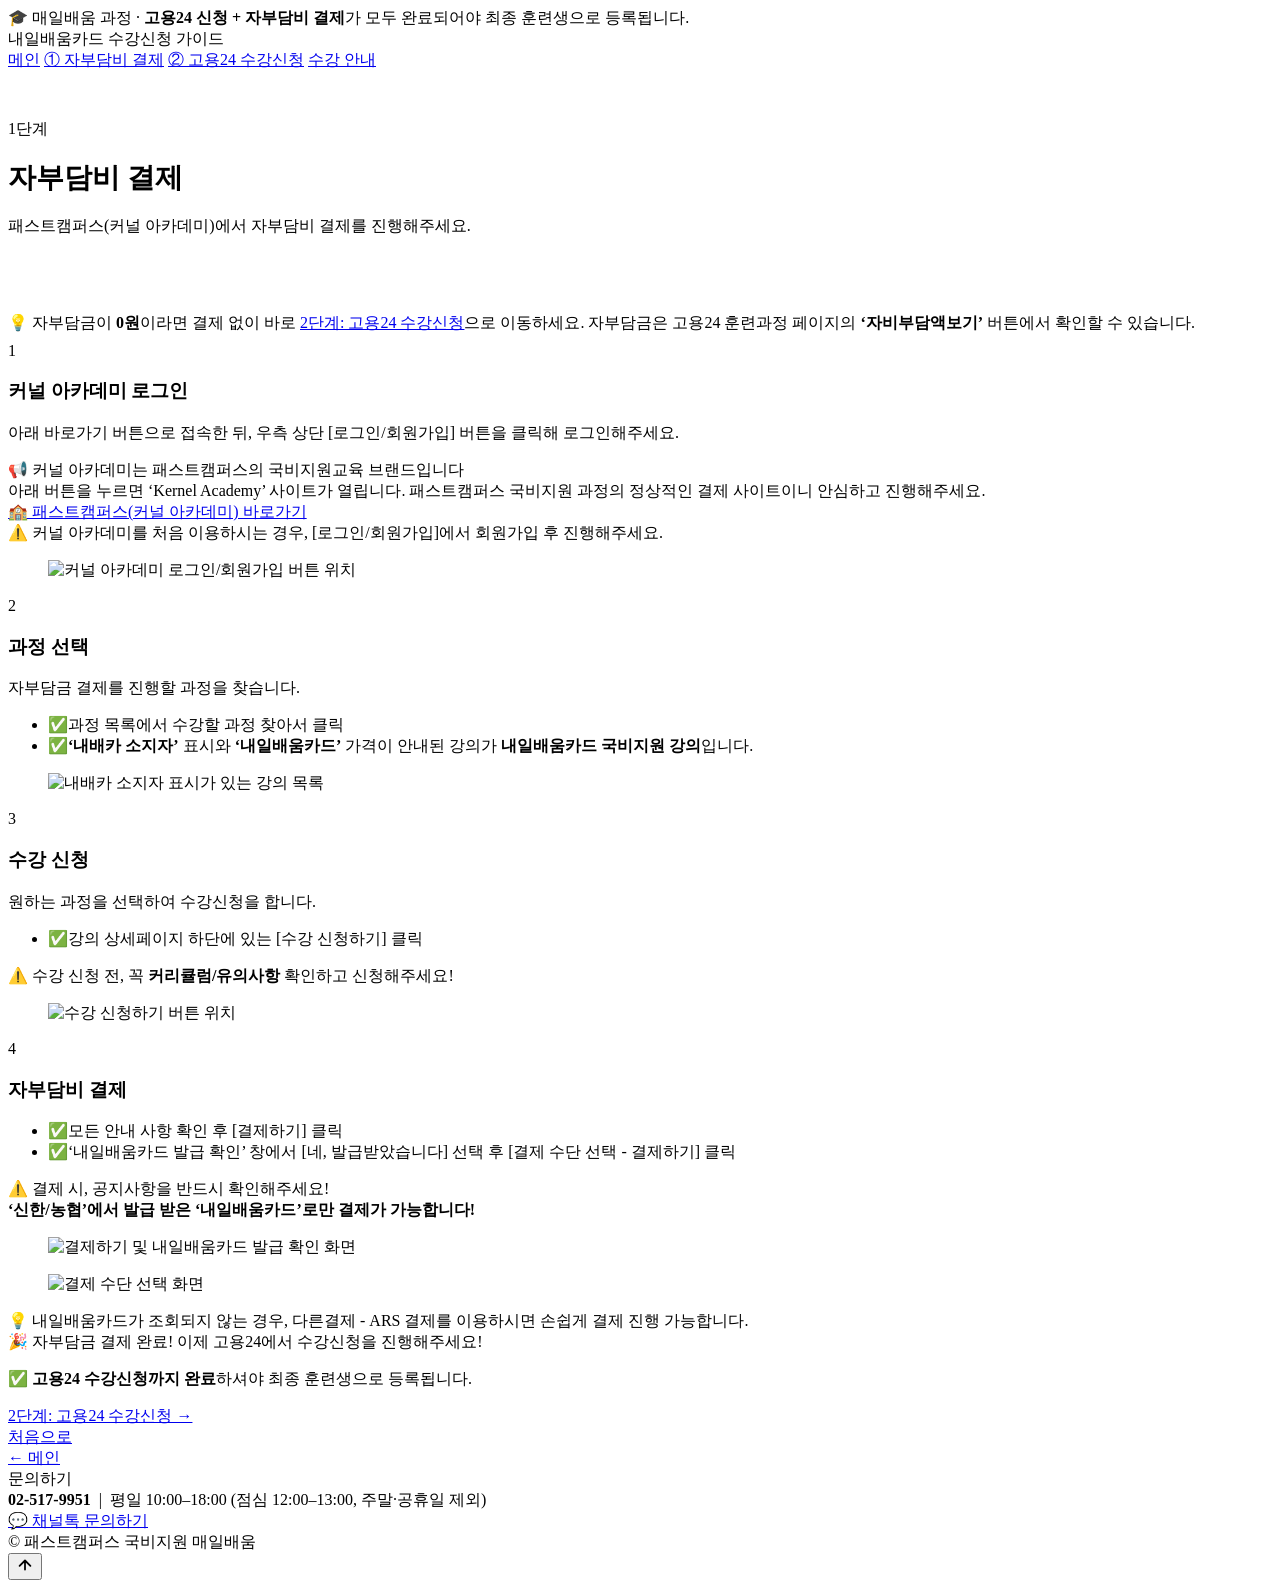
==== payment.html @ 5b26eb0d "Add files via upload" ====
<!DOCTYPE html>
<html lang="ko">
<head>
<meta charset="UTF-8">
<meta name="viewport" content="width=device-width, initial-scale=1.0">
<title>자부담비 결제 | 내일배움카드 수강신청 가이드</title>
<link rel="stylesheet" href="https://cdn.jsdelivr.net/gh/orioncactus/pretendard@v1.3.9/dist/web/static/pretendard.css">
<link rel="stylesheet" href="assets/style.css">
</head>
<body>

<div class="topbar">🎓 매일배움 과정 &middot; <strong>고용24 신청 + 자부담비 결제</strong>가 모두 완료되어야 최종 훈련생으로 등록됩니다.</div>

<nav class="stepnav">
  <div class="stepnav-inner">
    <div class="stepnav-brand">내일배움카드 <span>수강신청 가이드</span></div>
    <a href="index.html" class="step-link" data-page="index">메인</a>
    <a href="payment.html" class="step-link" data-page="payment">① 자부담비 결제</a>
    <a href="employ24.html" class="step-link" data-page="employ24">② 고용24 수강신청</a>
    <a href="guide.html" class="step-link" data-page="guide">수강 안내</a>
  </div>
</nav>

<header class="hero" style="padding: 48px 0 36px;">
  <div class="container">
    <span class="hero-eyebrow">1단계</span>
    <h1 style="font-size:28px;">자부담비 결제</h1>
    <p class="lead">패스트캠퍼스(커널 아카데미)에서 자부담비 결제를 진행해주세요.</p>
  </div>
</header>

<section class="section payment" id="payment" style="padding-top: 24px;">
  <div class="container">

    <div class="tip-box" style="margin-bottom: 8px;">
      <span class="icon">💡</span>
      <span>자부담금이 <b>0원</b>이라면 결제 없이 바로 <a href="employ24.html">2단계: 고용24 수강신청</a>으로 이동하세요. 자부담금은 고용24 훈련과정 페이지의 <b>‘자비부담액보기’</b> 버튼에서 확인할 수 있습니다.</span>
    </div>

    <div class="step-block">
      <div class="step-marker">1</div>
      <div class="step-body">
        <h3>커널 아카데미 로그인</h3>
        <p class="desc">아래 바로가기 버튼으로 접속한 뒤, 우측 상단 [로그인/회원가입] 버튼을 클릭해 로그인해주세요.</p>
        <div class="kernel-notice">
          <div class="k-title">📢 커널 아카데미는 패스트캠퍼스의 국비지원교육 브랜드입니다</div>
          <div class="k-sub">아래 버튼을 누르면 ‘Kernel Academy’ 사이트가 열립니다. 패스트캠퍼스 국비지원 과정의 정상적인 결제 사이트이니 안심하고 진행해주세요.</div>
        </div>
        <a class="btn btn-primary" href="https://kernel.fastcampus.co.kr/kdt_bridge_online" target="_blank" rel="noopener">🏫 패스트캠퍼스(커널 아카데미) 바로가기</a>
        <div class="warn-box">
          <span class="icon">⚠️</span>
          <span>커널 아카데미를 처음 이용하시는 경우, [로그인/회원가입]에서 회원가입 후 진행해주세요.</span>
        </div>
        <div class="shots single">
          <figure><img src="images/payment_kernel_01.png" alt="커널 아카데미 로그인/회원가입 버튼 위치"></figure>
        </div>
      </div>
    </div>

    <div class="step-block">
      <div class="step-marker">2</div>
      <div class="step-body">
        <h3>과정 선택</h3>
        <p class="desc">자부담금 결제를 진행할 과정을 찾습니다.</p>
        <ul class="checklist">
          <li><span class="mark">✅</span>과정 목록에서 수강할 과정 찾아서 클릭</li>
          <li><span class="mark">✅</span><span><b>‘내배카 소지자’</b> 표시와 <b>‘내일배움카드’</b> 가격이 안내된 강의가 <b>내일배움카드 국비지원 강의</b>입니다.</span></li>
        </ul>
        <div class="shots single">
          <figure><img src="images/payment_kernel_02.png" alt="내배카 소지자 표시가 있는 강의 목록"></figure>
        </div>
      </div>
    </div>

    <div class="step-block">
      <div class="step-marker">3</div>
      <div class="step-body">
        <h3>수강 신청</h3>
        <p class="desc">원하는 과정을 선택하여 수강신청을 합니다.</p>
        <ul class="checklist">
          <li><span class="mark">✅</span>강의 상세페이지 하단에 있는 [수강 신청하기] 클릭</li>
        </ul>
        <div class="warn-box">
          <span class="icon">⚠️</span>
          <span>수강 신청 전, 꼭 <b>커리큘럼/유의사항</b> 확인하고 신청해주세요!</span>
        </div>
        <div class="shots single">
          <figure><img src="images/payment_kernel_03.png" alt="수강 신청하기 버튼 위치"></figure>
        </div>
      </div>
    </div>

    <div class="step-block">
      <div class="step-marker">4</div>
      <div class="step-body">
        <h3>자부담비 결제</h3>
        <ul class="checklist">
          <li><span class="mark">✅</span>모든 안내 사항 확인 후 [결제하기] 클릭</li>
          <li><span class="mark">✅</span>‘내일배움카드 발급 확인’ 창에서 [네, 발급받았습니다] 선택 후 [결제 수단 선택 - 결제하기] 클릭</li>
        </ul>
        <div class="warn-box">
          <span class="icon">⚠️</span>
          <span>결제 시, 공지사항을 반드시 확인해주세요!<br><b>‘신한/농협’에서 발급 받은 ‘내일배움카드’로만 결제가 가능합니다!</b></span>
        </div>
        <div class="shots">
          <figure><img src="images/payment_kernel_04.png" alt="결제하기 및 내일배움카드 발급 확인 화면"></figure>
          <figure><img src="images/payment_04.png" alt="결제 수단 선택 화면"></figure>
        </div>
        <div class="tip-box" style="margin-top:16px;">
          <span class="icon">💡</span>
          <span>내일배움카드가 조회되지 않는 경우, 다른결제 - ARS 결제를 이용하시면 손쉽게 결제 진행 가능합니다.</span>
        </div>
      </div>
    </div>

    <div class="celebrate-box">
      <div class="headline">🎉 자부담금 결제 완료! 이제 고용24에서 수강신청을 진행해주세요!</div>
      <p>✅ <b>고용24 수강신청까지 완료</b>하셔야 최종 훈련생으로 등록됩니다.</p>
      <a class="btn btn-secondary" href="employ24.html">2단계: 고용24 수강신청 →</a>
    </div>

    <div class="page-nav single">
      <a class="prev" href="index.html">
        <div class="label">처음으로</div>
        <div class="title">← 메인</div>
      </a>
    </div>
  </div>
</section>

<footer>
  <div class="container">
    <div class="foot-title">문의하기</div>
    <div class="foot-contact"><b>02-517-9951</b> &nbsp;|&nbsp; 평일 10:00–18:00 (점심 12:00–13:00, 주말·공휴일 제외)</div>
    <a class="btn-channel" href="https://d958z.channel.io/home" target="_blank" rel="noopener">💬 채널톡 문의하기</a>
    <div class="copyright">© 패스트캠퍼스 국비지원 매일배움</div>
  </div>
</footer>

<button class="to-top" aria-label="맨 위로">
  <svg width="18" height="18" viewBox="0 0 20 20" fill="none"><path d="M10 15V5M10 5L4 11M10 5L16 11" stroke="currentColor" stroke-width="2" stroke-linecap="round" stroke-linejoin="round"/></svg>
</button>

<script src="assets/script.js"></script>
</body>
</html>
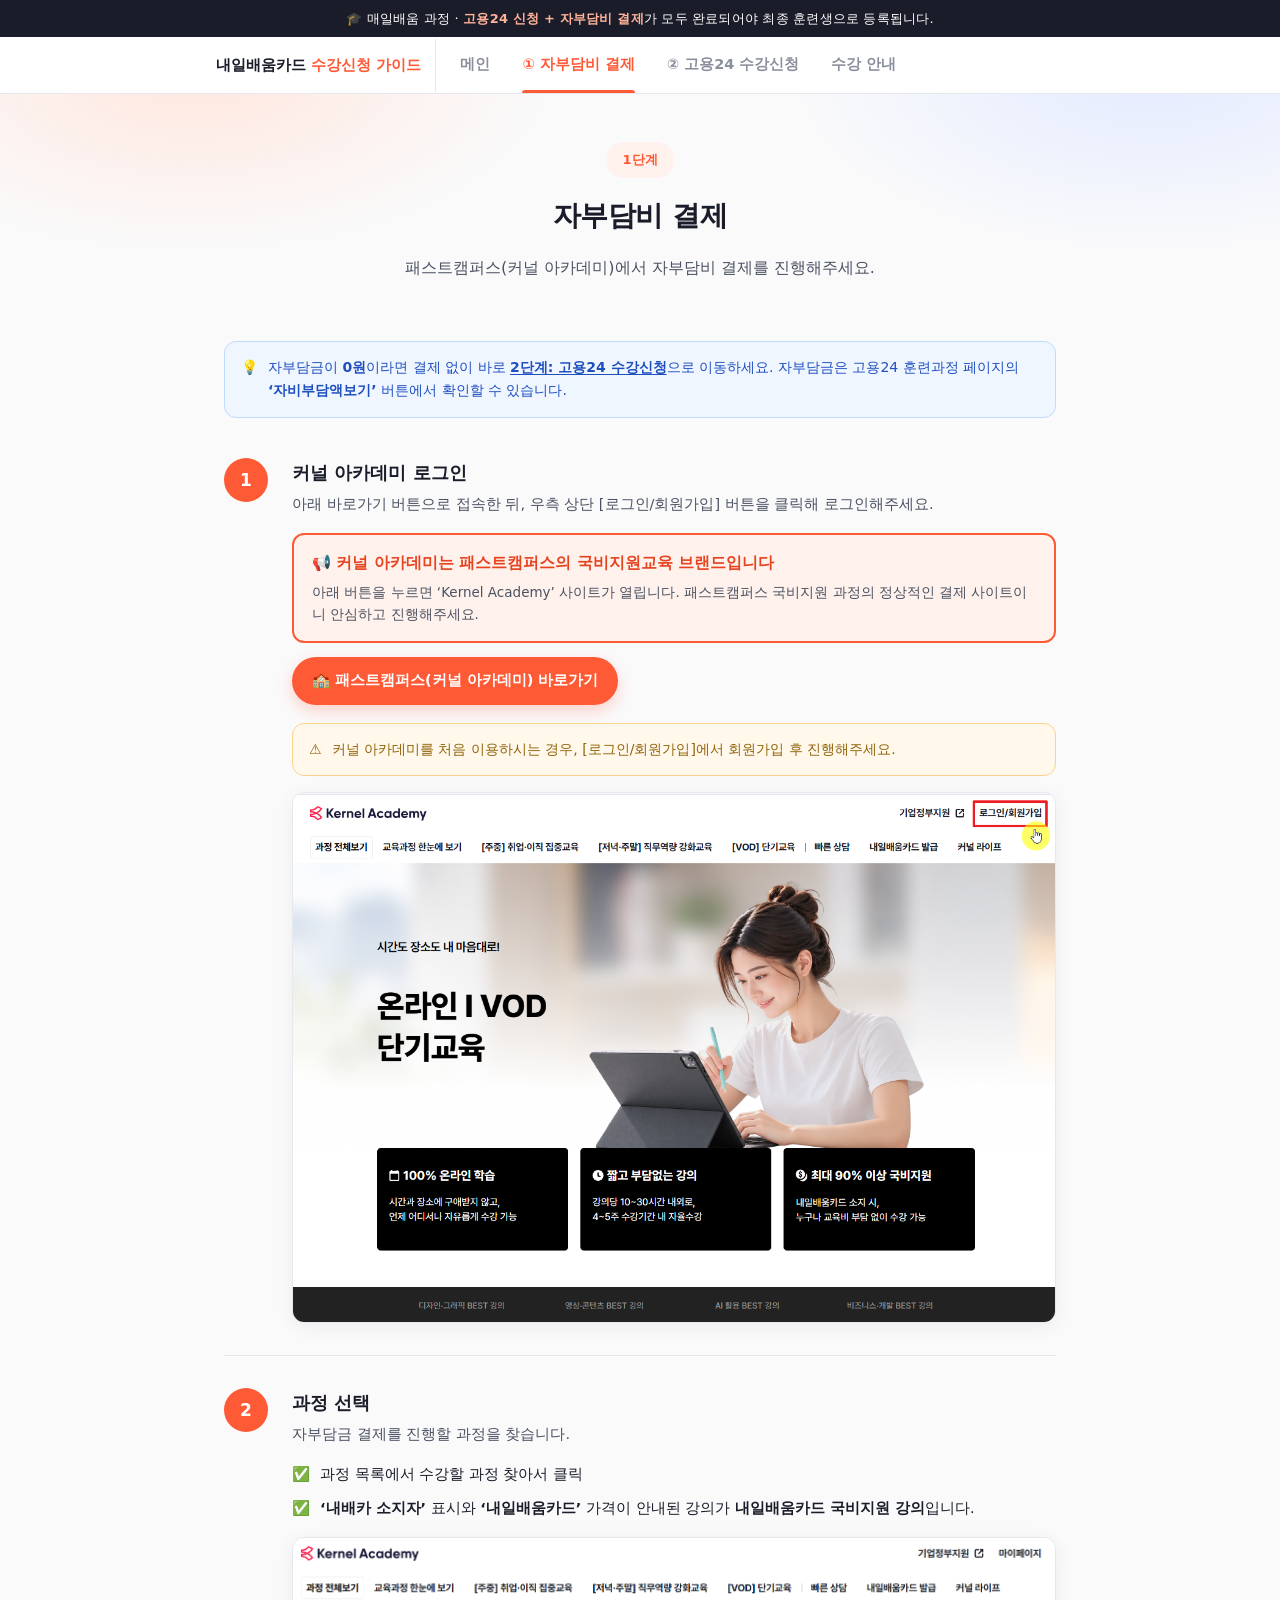
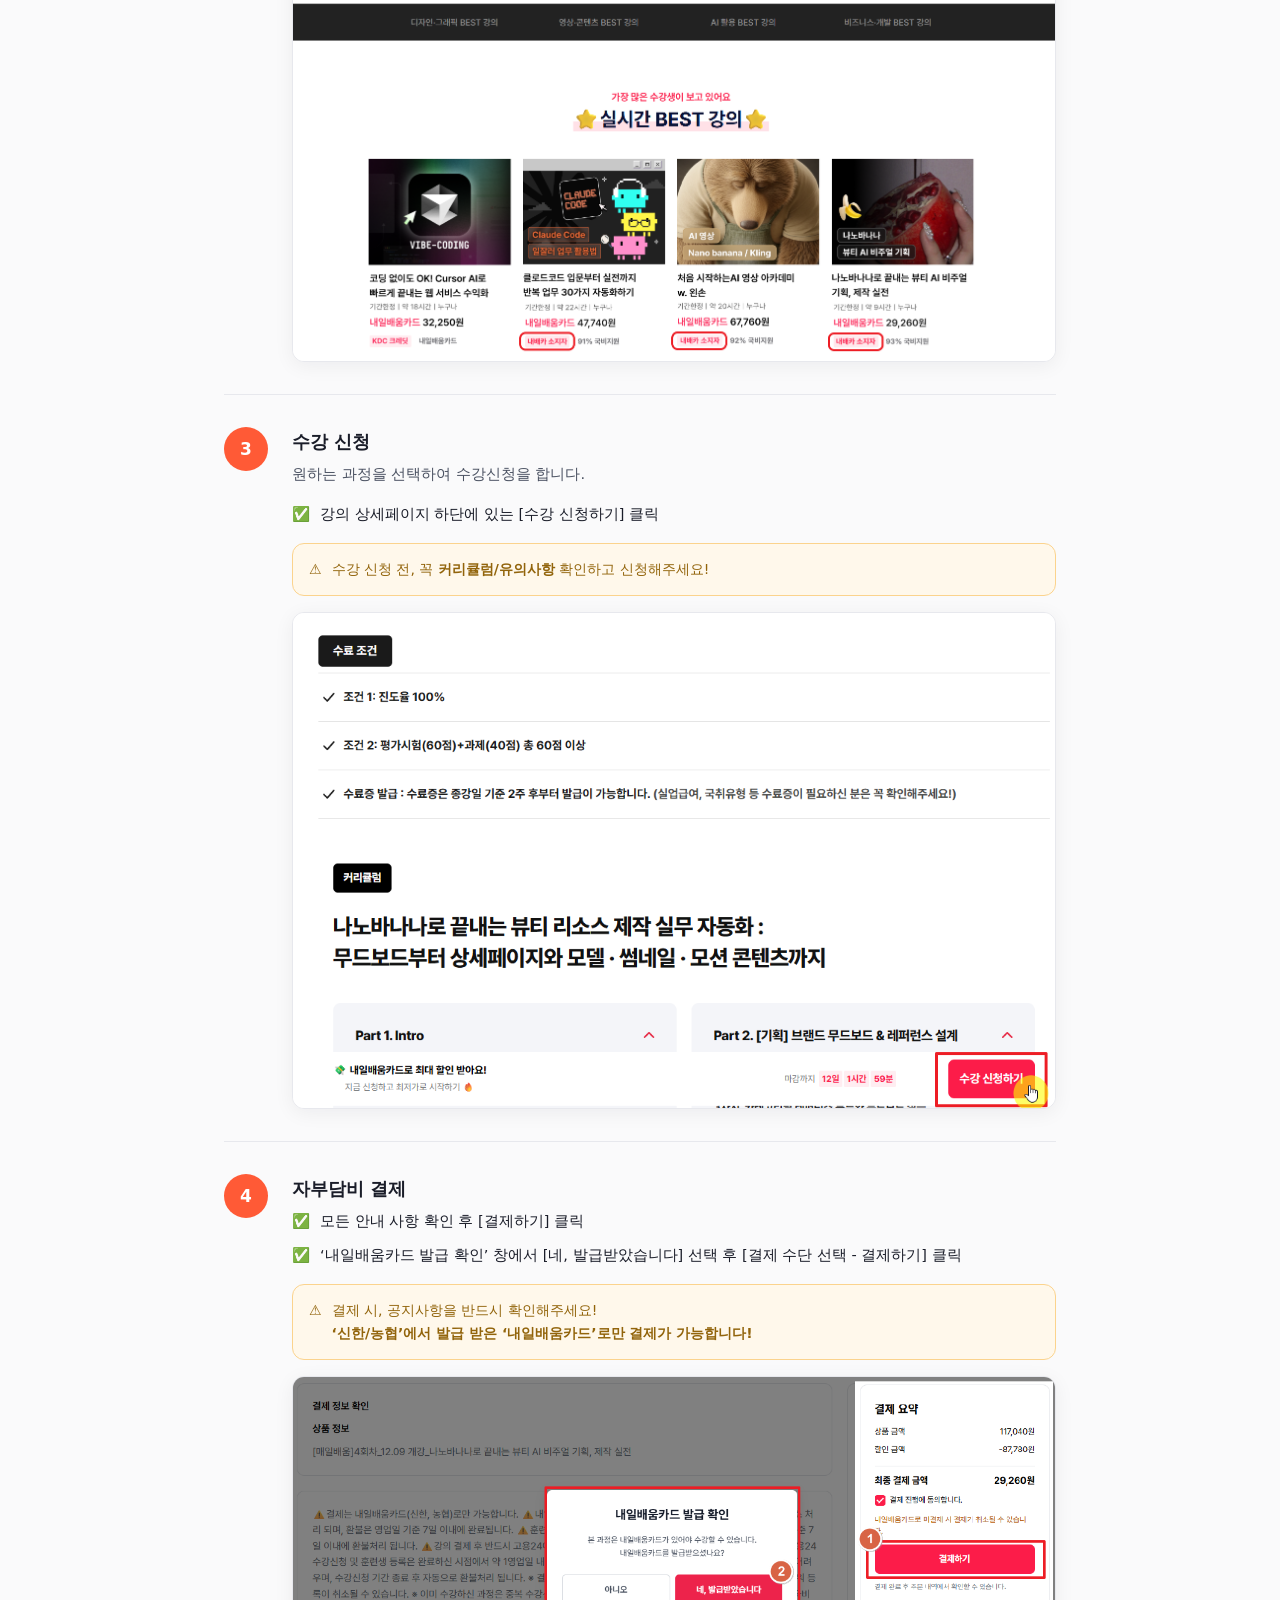
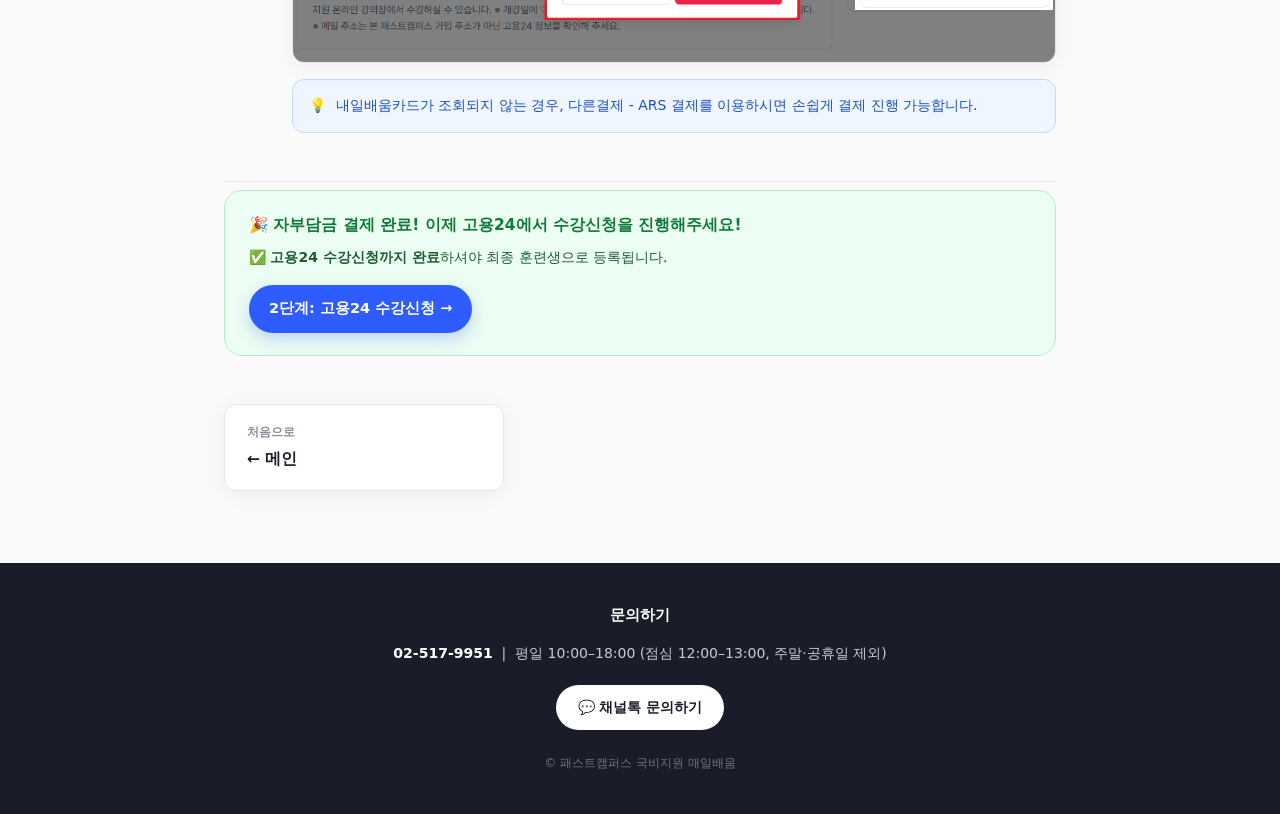
==== commit 01e80b36: "Update payment.html" ====
--- a/payment.html
+++ b/payment.html
@@ -102,9 +102,8 @@
           <span class="icon">⚠️</span>
           <span>결제 시, 공지사항을 반드시 확인해주세요!<br><b>‘신한/농협’에서 발급 받은 ‘내일배움카드’로만 결제가 가능합니다!</b></span>
         </div>
-        <div class="shots">
+        <div class="shots single">
           <figure><img src="images/payment_kernel_04.png" alt="결제하기 및 내일배움카드 발급 확인 화면"></figure>
-          <figure><img src="images/payment_04.png" alt="결제 수단 선택 화면"></figure>
         </div>
         <div class="tip-box" style="margin-top:16px;">
           <span class="icon">💡</span>
--- a/assets/style.css
+++ b/assets/style.css
@@ -0,0 +1,675 @@
+/* ===== Reset & Base ===== */
+* { box-sizing: border-box; margin: 0; padding: 0; }
+
+:root {
+  --primary: #FF5A36;
+  --primary-dark: #E6431F;
+  --primary-light: #FFF1EC;
+  --secondary: #2F5CFF;
+  --secondary-light: #EEF2FF;
+  --danger: #DC2626;
+  --success: #16A34A;
+  --success-light: #ECFDF3;
+  --warning: #F59E0B;
+  --warning-light: #FFF8EB;
+  --warning-border: #FBD38D;
+  --info-light: #EFF6FF;
+  --info-border: #BFDBFE;
+  --text: #1A1D29;
+  --text-sub: #4B5262;
+  --muted: #8A8F9C;
+  --border: #E7E8ED;
+  --bg: #FAFAFB;
+  --card: #FFFFFF;
+  --radius: 18px;
+  --radius-sm: 12px;
+  --shadow: 0 4px 20px rgba(20, 20, 40, 0.06);
+  --shadow-lg: 0 12px 40px rgba(20, 20, 40, 0.10);
+}
+
+html { scroll-behavior: smooth; }
+
+body {
+  font-family: 'Pretendard Variable', Pretendard, -apple-system, BlinkMacSystemFont,
+    'Malgun Gothic', 'Apple SD Gothic Neo', system-ui, sans-serif;
+  color: var(--text);
+  background: var(--bg);
+  line-height: 1.65;
+  -webkit-font-smoothing: antialiased;
+}
+
+img { max-width: 100%; display: block; }
+a { color: inherit; text-decoration: none; }
+ul { list-style: none; }
+
+.container {
+  max-width: 880px;
+  margin: 0 auto;
+  padding: 0 24px;
+}
+
+/* ===== Top Utility Bar ===== */
+.topbar {
+  background: var(--text);
+  color: #fff;
+  font-size: 13px;
+  text-align: center;
+  padding: 8px 16px;
+  letter-spacing: 0.2px;
+}
+.topbar strong { color: #FFB199; }
+
+/* ===== Sticky Step Nav ===== */
+.stepnav {
+  position: sticky;
+  top: 0;
+  z-index: 100;
+  background: rgba(255, 255, 255, 0.92);
+  backdrop-filter: blur(10px);
+  border-bottom: 1px solid var(--border);
+}
+.stepnav-inner {
+  max-width: 880px;
+  margin: 0 auto;
+  display: flex;
+  align-items: center;
+  gap: 4px;
+  padding: 0 16px;
+  overflow-x: auto;
+  scrollbar-width: none;
+}
+.stepnav-inner::-webkit-scrollbar { display: none; }
+.stepnav-brand {
+  font-weight: 800;
+  font-size: 15px;
+  padding: 14px 14px 14px 0;
+  white-space: nowrap;
+  color: var(--text);
+  border-right: 1px solid var(--border);
+  margin-right: 6px;
+}
+.stepnav-brand span { color: var(--primary); }
+.stepnav a.step-link {
+  position: relative;
+  white-space: nowrap;
+  font-size: 14.5px;
+  font-weight: 600;
+  color: var(--muted);
+  padding: 16px 14px;
+  transition: color 0.2s;
+}
+.stepnav a.step-link:hover { color: var(--text); }
+.stepnav a.step-link.active { color: var(--primary); }
+.stepnav a.step-link.active::after {
+  content: "";
+  position: absolute;
+  left: 14px; right: 14px; bottom: 0;
+  height: 3px;
+  border-radius: 3px 3px 0 0;
+  background: var(--primary);
+}
+
+/* ===== Hero ===== */
+.hero {
+  padding: 64px 0 48px;
+  text-align: center;
+  background:
+    radial-gradient(600px 300px at 15% -10%, #FFE7DE 0%, transparent 60%),
+    radial-gradient(600px 300px at 90% -10%, #E4EBFF 0%, transparent 60%);
+}
+.hero-eyebrow {
+  display: inline-block;
+  font-size: 13px;
+  font-weight: 700;
+  color: var(--primary);
+  background: var(--primary-light);
+  padding: 7px 16px;
+  border-radius: 100px;
+  margin-bottom: 18px;
+}
+.hero h1 {
+  font-size: 34px;
+  font-weight: 800;
+  letter-spacing: -0.5px;
+  line-height: 1.4;
+  margin-bottom: 20px;
+}
+.hero p.lead {
+  font-size: 16px;
+  color: var(--text-sub);
+  max-width: 560px;
+  margin: 0 auto;
+}
+
+/* ===== Notice callout ===== */
+.notice-banner {
+  max-width: 880px;
+  margin: -8px auto 40px;
+  padding: 0 24px;
+}
+.notice-banner .box {
+  background: var(--text);
+  color: #fff;
+  border-radius: var(--radius);
+  padding: 24px 28px;
+  font-size: 15.5px;
+  font-weight: 600;
+  display: flex;
+  gap: 14px;
+  align-items: flex-start;
+  box-shadow: var(--shadow-lg);
+}
+.notice-banner .box .emoji { font-size: 22px; line-height: 1; }
+.notice-banner .box b { color: #FFB199; }
+
+/* ===== Section ===== */
+.section {
+  padding: 72px 0;
+  scroll-margin-top: 64px;
+}
+.section:not(:last-of-type) { border-bottom: 1px solid var(--border); }
+.section-head { text-align: center; margin-bottom: 44px; }
+.section-tag {
+  font-size: 13px;
+  font-weight: 800;
+  letter-spacing: 1px;
+  text-transform: uppercase;
+  margin-bottom: 10px;
+}
+.section-tag.employ24 { color: var(--secondary); }
+.section-tag.payment { color: var(--primary); }
+.section-tag.guide { color: var(--success); }
+.section-head h2 {
+  font-size: 26px;
+  font-weight: 800;
+  margin-bottom: 10px;
+}
+.section-head p { color: var(--text-sub); font-size: 15px; }
+
+/* ===== Two-step summary cards (main page) ===== */
+.flow-cards {
+  display: grid;
+  grid-template-columns: 1fr auto 1fr;
+  gap: 16px;
+  align-items: center;
+  margin-bottom: 20px;
+}
+.flow-card {
+  background: var(--card);
+  border: 1px solid var(--border);
+  border-radius: var(--radius);
+  padding: 28px 22px;
+  text-align: center;
+  box-shadow: var(--shadow);
+  display: block;
+  transition: transform 0.15s ease, box-shadow 0.15s ease;
+}
+.flow-card:hover { transform: translateY(-2px); box-shadow: var(--shadow-lg); }
+.flow-card .num {
+  width: 36px; height: 36px;
+  border-radius: 50%;
+  background: var(--primary-light);
+  color: var(--primary);
+  font-weight: 800;
+  display: flex; align-items: center; justify-content: center;
+  margin: 0 auto 14px;
+  font-size: 15px;
+}
+.flow-card:nth-child(3) .num { background: var(--secondary-light); color: var(--secondary); }
+.flow-card .title { font-weight: 700; font-size: 16px; }
+.flow-connector {
+  color: var(--muted);
+  font-size: 22px;
+  font-weight: 700;
+}
+.flow-note {
+  text-align: center;
+  font-size: 14px;
+  color: var(--text-sub);
+  background: var(--bg);
+  border: 1px dashed var(--border);
+  border-radius: var(--radius-sm);
+  padding: 14px 18px;
+}
+
+/* ===== FAQ Accordion ===== */
+.faq-list { display: flex; flex-direction: column; gap: 10px; }
+.faq-item {
+  background: var(--card);
+  border: 1px solid var(--border);
+  border-radius: var(--radius-sm);
+  overflow: hidden;
+}
+.faq-q {
+  width: 100%;
+  display: flex;
+  align-items: center;
+  justify-content: space-between;
+  gap: 12px;
+  padding: 18px 20px;
+  font-weight: 700;
+  font-size: 15px;
+  background: none;
+  border: none;
+  cursor: pointer;
+  text-align: left;
+  color: var(--text);
+  font-family: inherit;
+}
+.faq-q .q-mark {
+  color: var(--primary);
+  font-weight: 800;
+  margin-right: 4px;
+}
+.faq-q .chevron {
+  flex-shrink: 0;
+  width: 20px; height: 20px;
+  transition: transform 0.25s ease;
+  color: var(--muted);
+}
+.faq-item.open .chevron { transform: rotate(180deg); color: var(--primary); }
+.faq-a {
+  max-height: 0;
+  overflow: hidden;
+  transition: max-height 0.3s ease;
+}
+.faq-a-inner {
+  padding: 0 20px 20px 20px;
+  color: var(--text-sub);
+  font-size: 14.5px;
+  line-height: 1.7;
+}
+.faq-a-inner img {
+  margin-top: 14px;
+  border-radius: var(--radius-sm);
+  border: 1px solid var(--border);
+}
+.faq-a-inner .btn { margin-top: 14px; }
+
+/* ===== Step blocks (employ24 / payment sections) ===== */
+.step-block {
+  display: flex;
+  gap: 24px;
+  padding: 32px 0;
+}
+.step-block:not(:last-child) { border-bottom: 1px solid var(--border); }
+.step-marker {
+  flex-shrink: 0;
+  width: 44px; height: 44px;
+  border-radius: 50%;
+  display: flex; align-items: center; justify-content: center;
+  font-weight: 800;
+  font-size: 17px;
+  color: #fff;
+}
+.employ24 .step-marker { background: var(--secondary); }
+.payment .step-marker { background: var(--primary); }
+.step-body { flex: 1; min-width: 0; }
+.step-body h3 {
+  font-size: 18px;
+  font-weight: 800;
+  margin-bottom: 6px;
+}
+.step-body > p.desc {
+  color: var(--text-sub);
+  font-size: 14.5px;
+  margin-bottom: 16px;
+}
+
+.checklist { display: flex; flex-direction: column; gap: 10px; margin-bottom: 16px; }
+.checklist li {
+  display: flex;
+  gap: 10px;
+  font-size: 14.5px;
+  align-items: flex-start;
+}
+.checklist li .mark {
+  color: var(--success);
+  font-weight: 800;
+  flex-shrink: 0;
+}
+
+.warn-box {
+  display: flex;
+  gap: 10px;
+  background: var(--warning-light);
+  border: 1px solid var(--warning-border);
+  border-radius: var(--radius-sm);
+  padding: 14px 16px;
+  font-size: 14px;
+  color: #92640B;
+  margin-bottom: 16px;
+}
+.warn-box .icon { flex-shrink: 0; }
+
+.tip-box {
+  display: flex;
+  gap: 10px;
+  background: var(--info-light);
+  border: 1px solid var(--info-border);
+  border-radius: var(--radius-sm);
+  padding: 14px 16px;
+  font-size: 14px;
+  color: #1E4FBF;
+  margin-bottom: 16px;
+}
+
+.btn {
+  display: inline-flex;
+  align-items: center;
+  gap: 8px;
+  font-weight: 700;
+  font-size: 14.5px;
+  padding: 12px 20px;
+  border-radius: 100px;
+  transition: transform 0.15s ease, box-shadow 0.15s ease;
+  margin-bottom: 18px;
+}
+.btn:hover { transform: translateY(-1px); }
+.btn-secondary { background: var(--secondary); color: #fff; box-shadow: 0 6px 16px rgba(47,92,255,0.25); }
+.btn-primary { background: var(--primary); color: #fff; box-shadow: 0 6px 16px rgba(255,90,54,0.25); }
+.btn-outline {
+  background: #fff;
+  border: 1.5px solid var(--border);
+  color: var(--text);
+}
+.btn-sm { padding: 9px 16px; font-size: 13.5px; }
+
+.shots {
+  display: grid;
+  grid-template-columns: 1fr;
+  gap: 12px;
+  margin-top: 4px;
+}
+.shots figure {
+  border: 1px solid var(--border);
+  border-radius: var(--radius-sm);
+  overflow: hidden;
+  background: #fff;
+  box-shadow: var(--shadow);
+}
+.shots figcaption {
+  font-size: 12px;
+  color: var(--muted);
+  padding: 8px 12px;
+  border-top: 1px solid var(--border);
+}
+
+/* ===== Zoomable screenshots + lightbox ===== */
+.shots img, .faq-a-inner img {
+  cursor: zoom-in;
+  transition: opacity 0.15s ease;
+}
+.shots img:hover, .faq-a-inner img:hover { opacity: 0.9; }
+
+.lightbox-overlay {
+  position: fixed;
+  inset: 0;
+  background: rgba(10, 10, 15, 0.85);
+  display: flex;
+  align-items: center;
+  justify-content: center;
+  padding: 32px;
+  z-index: 1000;
+  opacity: 0;
+  pointer-events: none;
+  transition: opacity 0.2s ease;
+}
+.lightbox-overlay.show { opacity: 1; pointer-events: auto; }
+.lightbox-overlay img {
+  max-width: 90vw;
+  max-height: 88vh;
+  border-radius: 12px;
+  box-shadow: 0 20px 60px rgba(0, 0, 0, 0.5);
+  cursor: default;
+}
+.lightbox-close {
+  position: absolute;
+  top: 24px;
+  right: 28px;
+  width: 44px;
+  height: 44px;
+  border-radius: 50%;
+  background: rgba(255, 255, 255, 0.12);
+  color: #fff;
+  display: flex;
+  align-items: center;
+  justify-content: center;
+  cursor: pointer;
+  font-size: 18px;
+}
+
+.celebrate-box {
+  margin-top: 8px;
+  background: var(--success-light);
+  border: 1px solid #B7EBC6;
+  border-radius: var(--radius);
+  padding: 22px 24px;
+}
+.celebrate-box .headline {
+  font-weight: 800;
+  font-size: 15.5px;
+  color: #0F7A37;
+  margin-bottom: 8px;
+}
+.celebrate-box p { font-size: 14px; color: #1B5E33; }
+
+/* ===== Prev / Next page nav ===== */
+.page-nav {
+  display: flex;
+  gap: 16px;
+  margin-top: 48px;
+}
+.page-nav a {
+  flex: 1;
+  background: var(--card);
+  border: 1px solid var(--border);
+  border-radius: var(--radius-sm);
+  padding: 18px 22px;
+  box-shadow: var(--shadow);
+  transition: transform 0.15s ease, box-shadow 0.15s ease;
+}
+.page-nav a:hover { transform: translateY(-2px); box-shadow: var(--shadow-lg); }
+.page-nav a.next { text-align: right; margin-left: auto; }
+.page-nav .label { font-size: 12px; color: var(--muted); font-weight: 600; margin-bottom: 4px; }
+.page-nav .title { font-size: 15.5px; font-weight: 800; }
+
+/* ===== Guide section: process flow ===== */
+.process-flow {
+  display: flex;
+  flex-wrap: wrap;
+  align-items: center;
+  justify-content: center;
+  gap: 8px;
+  margin-bottom: 40px;
+}
+.process-step {
+  background: var(--primary);
+  color: #fff;
+  border: 1px solid var(--primary);
+  border-radius: 100px;
+  padding: 12px 20px;
+  font-size: 13.5px;
+  font-weight: 800;
+  white-space: nowrap;
+  box-shadow: 0 6px 16px rgba(255, 90, 54, 0.25);
+}
+.process-arrow { color: var(--muted); font-size: 16px; }
+
+.info-grid {
+  display: grid;
+  grid-template-columns: 1fr;
+  gap: 16px;
+  margin-bottom: 44px;
+}
+.info-card {
+  background: var(--card);
+  border: 1px solid var(--border);
+  border-radius: var(--radius);
+  padding: 24px;
+  box-shadow: var(--shadow);
+}
+.info-card h4 {
+  font-size: 15px;
+  font-weight: 800;
+  margin-bottom: 10px;
+  display: flex; align-items: center; gap: 6px;
+}
+.info-card p { font-size: 14px; color: var(--text-sub); }
+
+.condition-list { display: flex; flex-direction: column; gap: 12px; margin-bottom: 12px; }
+.condition-list li {
+  display: flex;
+  gap: 10px;
+  font-size: 14px;
+  color: var(--text-sub);
+  align-items: flex-start;
+}
+.condition-list b.tag {
+  flex-shrink: 0;
+  background: var(--success-light);
+  color: var(--success);
+  font-size: 12.5px;
+  font-weight: 800;
+  padding: 3px 9px;
+  border-radius: 100px;
+}
+.note-line { font-size: 13px; color: var(--muted); margin-top: 8px; }
+
+.warn-list { display: flex; flex-direction: column; gap: 10px; margin-top: 24px; }
+.warn-list .warn-box { margin-bottom: 0; }
+
+/* ===== Footer ===== */
+footer {
+  background: var(--text);
+  color: #fff;
+  padding: 40px 0;
+  text-align: center;
+}
+footer .foot-title { font-weight: 800; font-size: 15px; margin-bottom: 14px; color: #fff; }
+footer .foot-contact {
+  font-size: 14px;
+  color: #C7C9D1;
+  margin-bottom: 20px;
+}
+footer .foot-contact b { color: #fff; }
+footer .btn-channel {
+  background: #fff;
+  color: var(--text);
+  padding: 11px 22px;
+  border-radius: 100px;
+  font-weight: 700;
+  font-size: 14px;
+  display: inline-flex;
+}
+footer .copyright { margin-top: 24px; font-size: 12px; color: #6E7180; }
+
+/* ===== Back to top ===== */
+.to-top {
+  position: fixed;
+  right: 24px;
+  bottom: 24px;
+  width: 46px; height: 46px;
+  border-radius: 50%;
+  background: var(--text);
+  color: #fff;
+  display: flex; align-items: center; justify-content: center;
+  box-shadow: var(--shadow-lg);
+  opacity: 0;
+  pointer-events: none;
+  transition: opacity 0.25s ease, transform 0.2s ease;
+  z-index: 90;
+}
+.to-top.show { opacity: 1; pointer-events: auto; }
+.to-top:hover { transform: translateY(-2px); }
+
+/* ===== Start button (main hero) ===== */
+.hero-actions { margin-top: 28px; }
+.btn-lg { font-size: 16.5px; padding: 16px 34px; margin-bottom: 0; }
+.start-note {
+  margin-top: 16px;
+  font-size: 12.5px;
+  color: var(--muted);
+}
+.start-note a { text-decoration: underline; text-underline-offset: 2px; }
+
+/* ===== Emphasis helpers ===== */
+.text-red { color: var(--danger); }
+.tip-box a { text-decoration: underline; text-underline-offset: 2px; font-weight: 700; }
+
+/* ===== Kernel brand notice (payment step 1) ===== */
+.kernel-notice {
+  background: var(--primary-light);
+  border: 2px solid var(--primary);
+  border-radius: var(--radius-sm);
+  padding: 16px 18px;
+  margin-bottom: 14px;
+}
+.kernel-notice .k-title {
+  font-weight: 800;
+  font-size: 15.5px;
+  color: var(--primary-dark);
+  margin-bottom: 4px;
+}
+.kernel-notice .k-sub { font-size: 13.5px; color: var(--text-sub); }
+
+/* ===== Celebrate box with button ===== */
+.celebrate-box .btn { margin: 16px 0 0; }
+
+/* ===== FAQ: featured + categories ===== */
+.faq-featured { margin-bottom: 36px; }
+.faq-cat-title {
+  font-size: 15px;
+  font-weight: 800;
+  margin-bottom: 12px;
+  padding-bottom: 10px;
+  border-bottom: 2px solid var(--text);
+}
+.faq-featured .faq-cat-title { border-bottom-color: var(--primary); }
+.faq-grid {
+  display: grid;
+  grid-template-columns: 1fr 1fr;
+  gap: 28px;
+  align-items: start;
+}
+.faq-col { display: flex; flex-direction: column; gap: 28px; }
+.faq-grid .faq-q { font-size: 14.5px; padding: 16px 16px; }
+.faq-grid .faq-a-inner { padding: 0 16px 18px 16px; font-size: 14px; }
+
+/* ===== Guide: link to FAQ ===== */
+.faq-link-card {
+  display: block;
+  text-align: center;
+  background: var(--card);
+  border: 1px dashed var(--border);
+  border-radius: var(--radius-sm);
+  padding: 16px 18px;
+  font-size: 14px;
+  color: var(--text-sub);
+  margin-bottom: 8px;
+}
+.faq-link-card b { color: var(--primary); }
+
+/* ===== Single prev button ===== */
+.page-nav.single a { flex: 0 1 280px; }
+
+/* ===== Responsive ===== */
+@media (max-width: 720px) {
+  .faq-grid { grid-template-columns: 1fr; gap: 28px; }
+  .page-nav.single a { flex: 1; }
+}
+
+@media (max-width: 720px) {
+  .hero h1 { font-size: 26px; }
+  .hero p.lead { font-size: 14.5px; }
+  .flow-cards { grid-template-columns: 1fr; }
+  .flow-connector { transform: rotate(90deg); text-align: center; }
+  .step-block { flex-direction: column; gap: 14px; }
+  .shots { grid-template-columns: 1fr; }
+  .info-grid { grid-template-columns: 1fr; }
+  .section { padding: 52px 0; }
+  .section-head h2 { font-size: 22px; }
+  .process-step { font-size: 12.5px; padding: 10px 14px; }
+  .page-nav { flex-direction: column; }
+  .page-nav a.next { text-align: left; }
+}
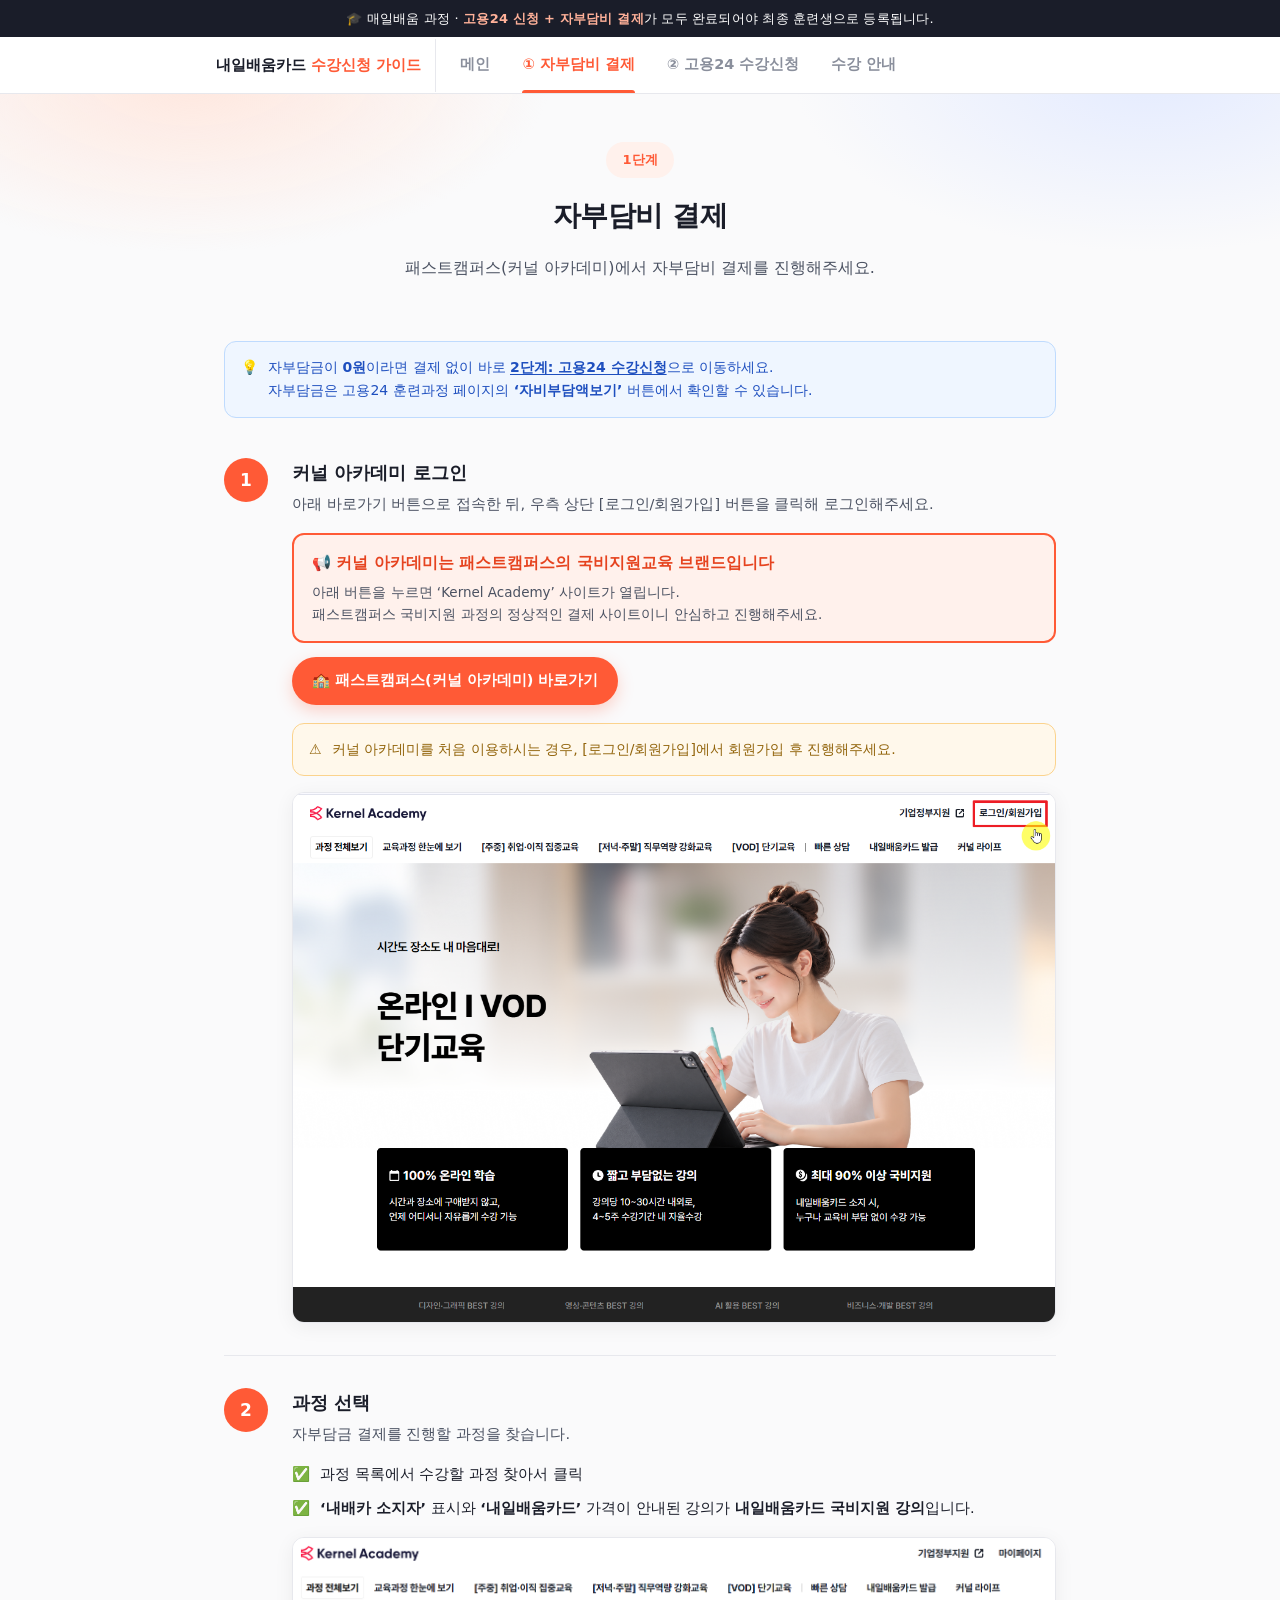
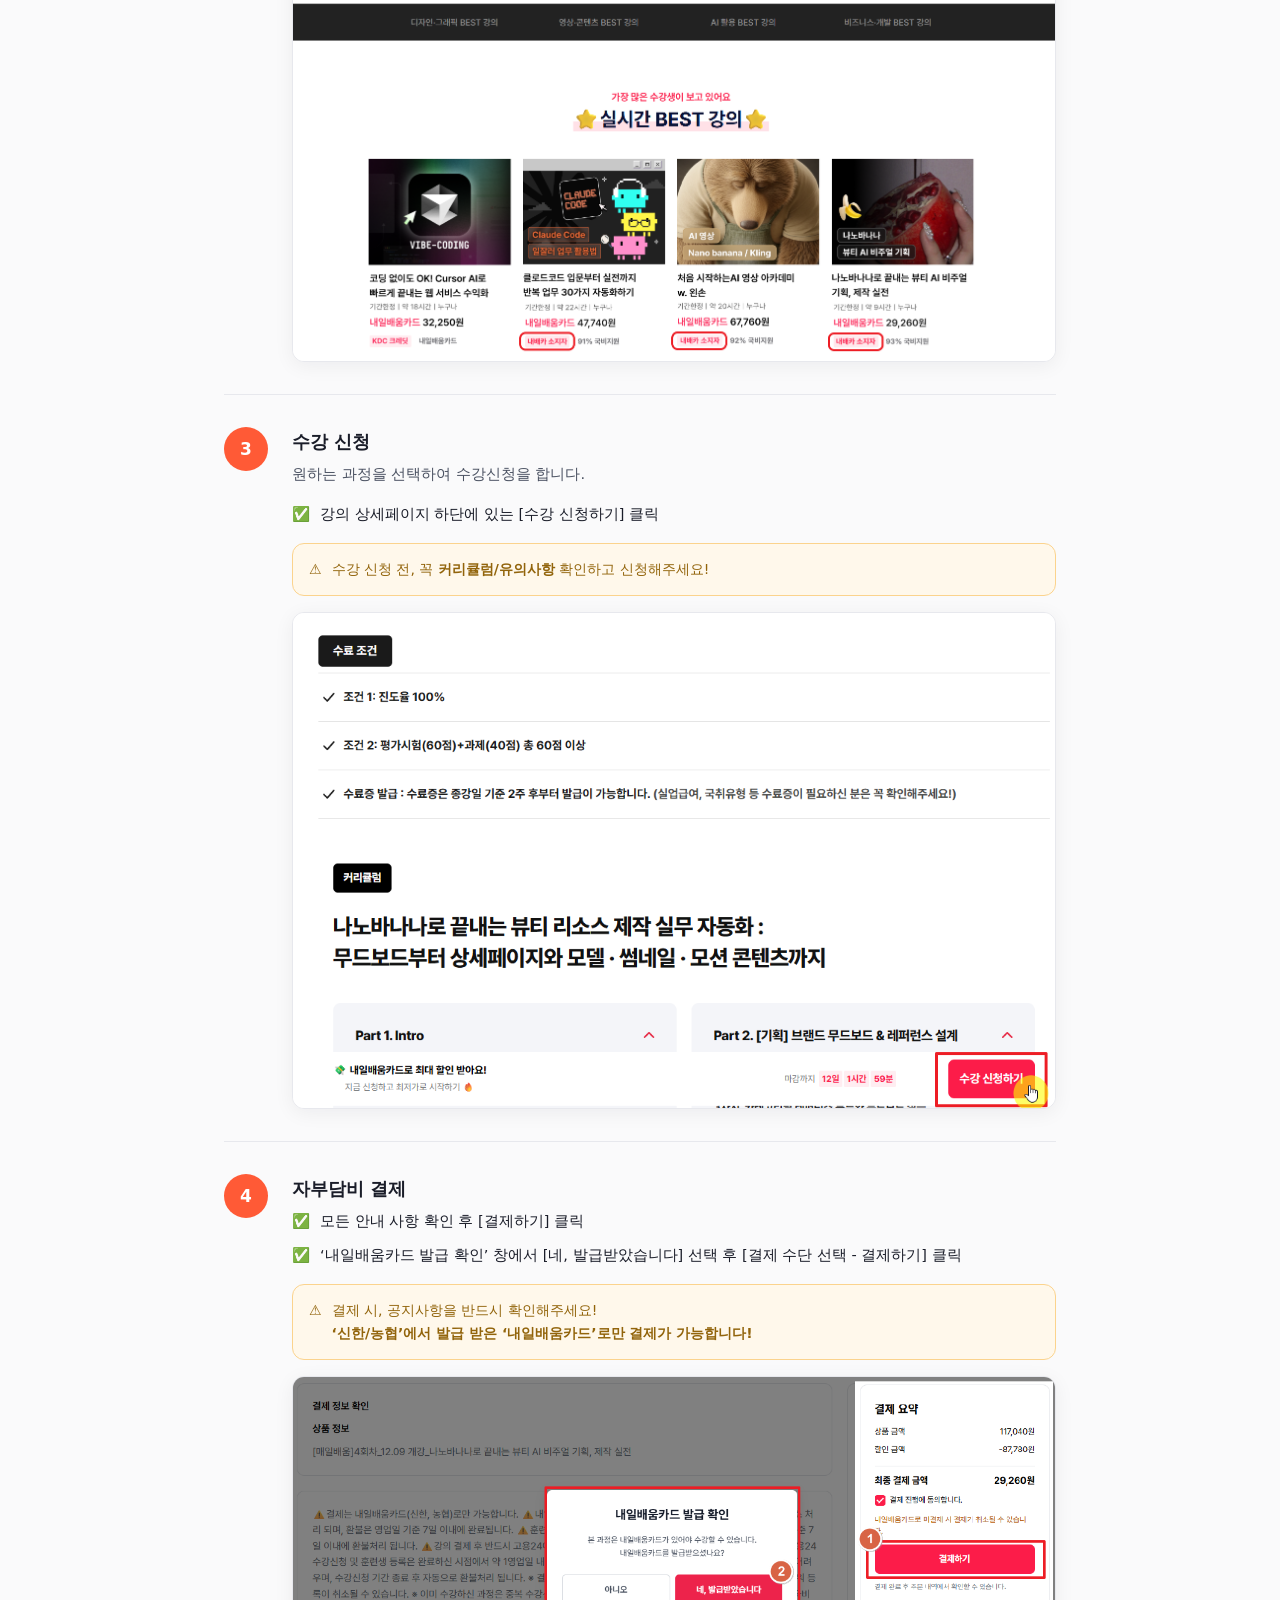
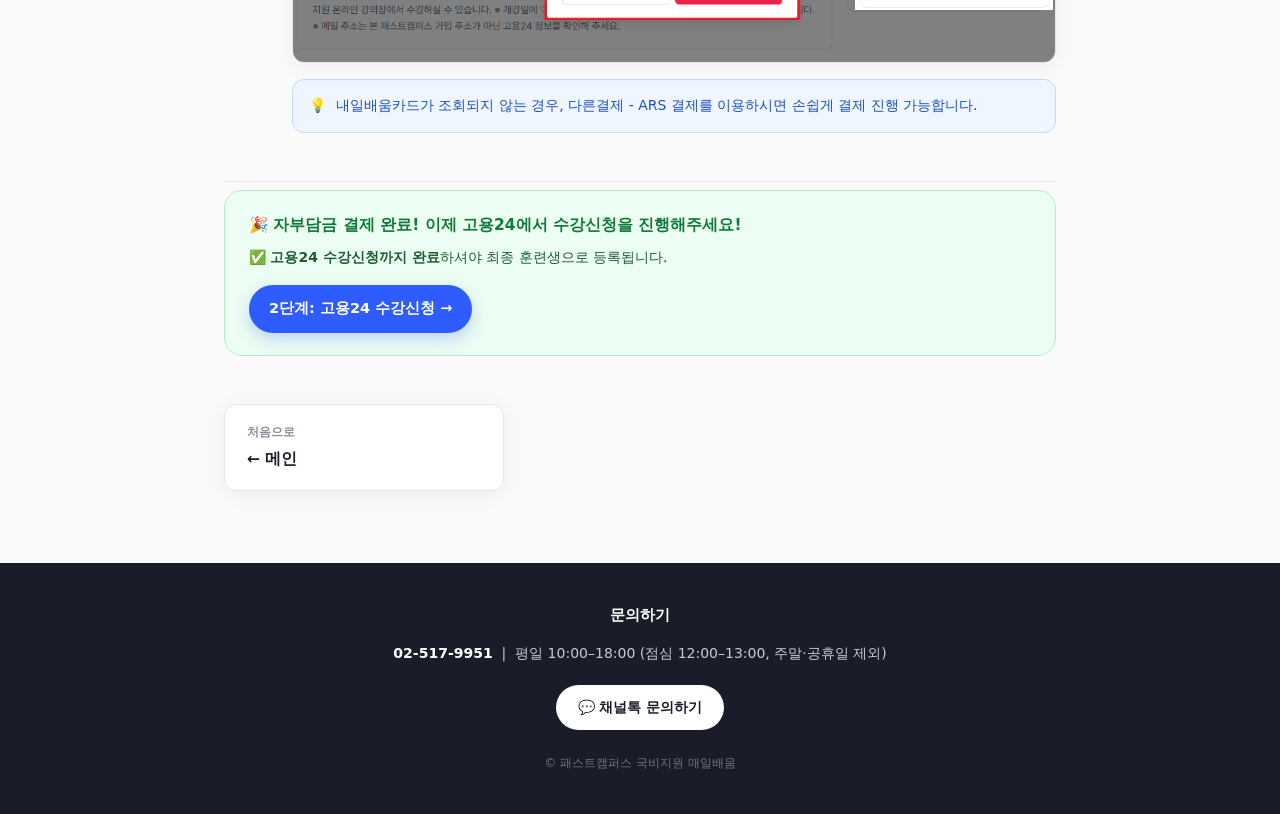
==== commit 2b44a443: "Update payment.html" ====
--- a/payment.html
+++ b/payment.html
@@ -34,7 +34,7 @@
 
     <div class="tip-box" style="margin-bottom: 8px;">
       <span class="icon">💡</span>
-      <span>자부담금이 <b>0원</b>이라면 결제 없이 바로 <a href="employ24.html">2단계: 고용24 수강신청</a>으로 이동하세요. 자부담금은 고용24 훈련과정 페이지의 <b>‘자비부담액보기’</b> 버튼에서 확인할 수 있습니다.</span>
+      <span>자부담금이 <b>0원</b>이라면 결제 없이 바로 <a href="employ24.html">2단계: 고용24 수강신청</a>으로 이동하세요.<br>자부담금은 고용24 훈련과정 페이지의 <b>‘자비부담액보기’</b> 버튼에서 확인할 수 있습니다.</span>
     </div>
 
     <div class="step-block">
@@ -44,7 +44,7 @@
         <p class="desc">아래 바로가기 버튼으로 접속한 뒤, 우측 상단 [로그인/회원가입] 버튼을 클릭해 로그인해주세요.</p>
         <div class="kernel-notice">
           <div class="k-title">📢 커널 아카데미는 패스트캠퍼스의 국비지원교육 브랜드입니다</div>
-          <div class="k-sub">아래 버튼을 누르면 ‘Kernel Academy’ 사이트가 열립니다. 패스트캠퍼스 국비지원 과정의 정상적인 결제 사이트이니 안심하고 진행해주세요.</div>
+          <div class="k-sub">아래 버튼을 누르면 ‘Kernel Academy’ 사이트가 열립니다.<br>패스트캠퍼스 국비지원 과정의 정상적인 결제 사이트이니 안심하고 진행해주세요.</div>
         </div>
         <a class="btn btn-primary" href="https://kernel.fastcampus.co.kr/kdt_bridge_online" target="_blank" rel="noopener">🏫 패스트캠퍼스(커널 아카데미) 바로가기</a>
         <div class="warn-box">
